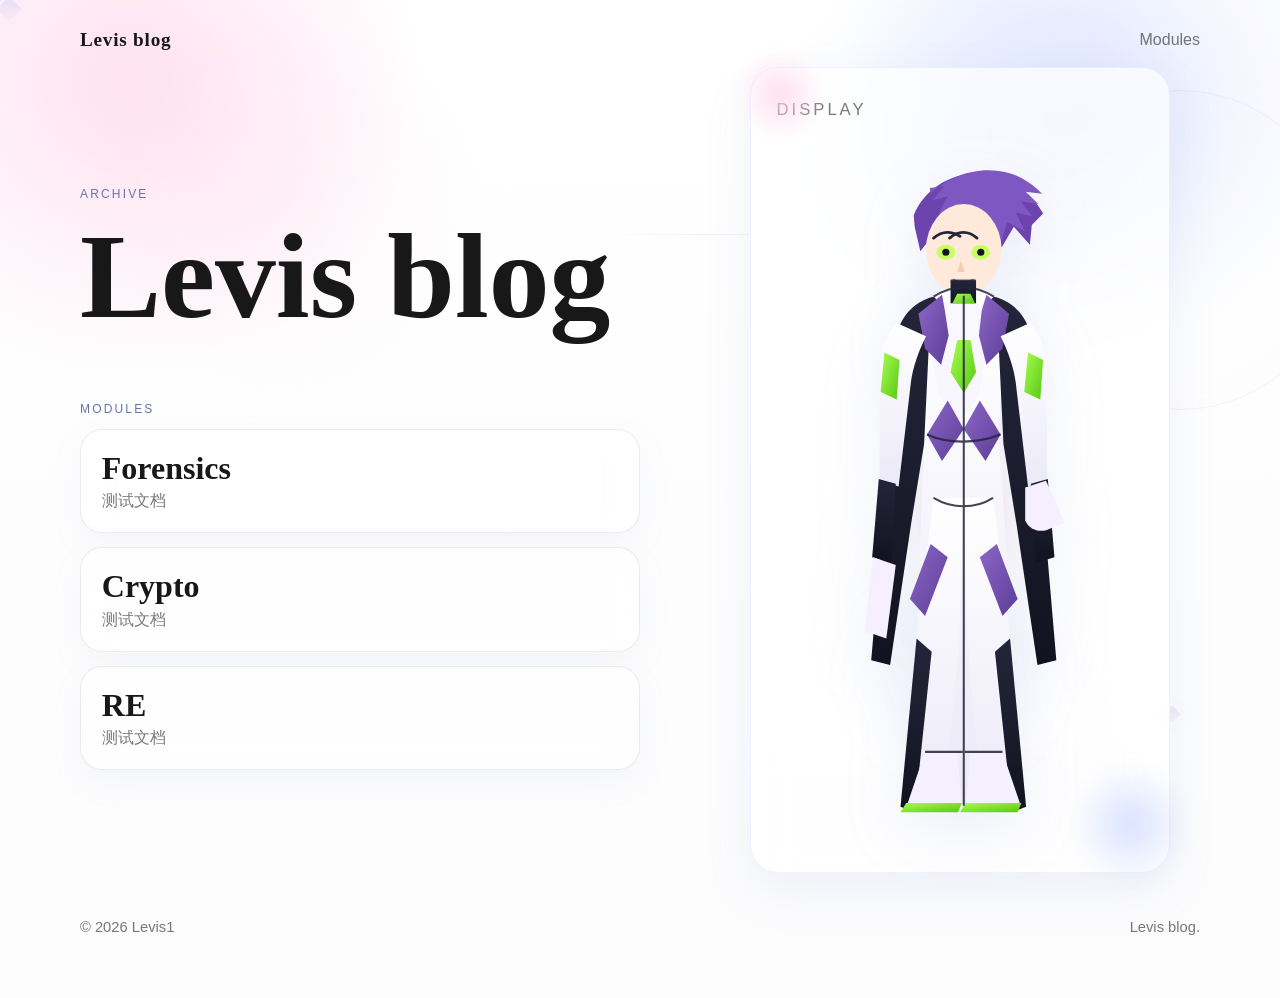
==== index.html @ 4a8e08c2 "Add module layout and character display" ====
<!DOCTYPE html>
<html lang="zh-CN">
<head>
  <meta charset="UTF-8">
  <meta name="viewport" content="width=device-width, initial-scale=1.0">
  <title>Levis blog</title>
  <meta name="description" content="Levis blog，按 Forensics、Crypto、RE 分类整理文章与记录。">
  <meta name="robots" content="index, follow">
  <meta name="author" content="Levis1">
  <meta name="theme-color" content="#fcfcfd">
  <meta property="og:type" content="website">
  <meta property="og:title" content="Levis blog">
  <meta property="og:description" content="Levis blog，按 Forensics、Crypto、RE 分类整理文章与记录。">
  <meta property="og:locale" content="zh_CN">
  <meta property="og:site_name" content="Levis blog">
  <meta property="og:url" content="https://koe662.github.io/blog/">
  <meta property="og:image" content="https://koe662.github.io/blog/assets/og-cover.svg">
  <meta name="twitter:card" content="summary_large_image">
  <meta name="twitter:title" content="Levis blog">
  <meta name="twitter:description" content="Levis blog，按 Forensics、Crypto、RE 分类整理文章与记录。">
  <meta name="twitter:image" content="https://koe662.github.io/blog/assets/og-cover.svg">
  <link rel="canonical" href="https://koe662.github.io/blog/">
  <link rel="alternate" type="application/rss+xml" title="Levis1 RSS" href="feed.xml">
  <link rel="manifest" href="site.webmanifest">
  <link rel="icon" type="image/svg+xml" href="assets/favicon.svg">
  <link rel="stylesheet" href="styles.css?v=20260512-1515">
  <script type="application/ld+json">
    {
      "@context": "https://schema.org",
      "@type": "Blog",
      "name": "Levis blog",
      "url": "https://koe662.github.io/blog/",
      "description": "Levis blog，按 Forensics、Crypto、RE 分类整理文章与记录。",
      "inLanguage": "zh-CN",
      "publisher": {
        "@type": "Person",
        "name": "Levis1"
      }
    }
  </script>
</head>
<body>
  <canvas class="particle-canvas" aria-hidden="true"></canvas>
  <div class="geo-layer" aria-hidden="true">
    <span class="geo-orbit orbit-a"></span>
    <span class="geo-orbit orbit-b"></span>
    <span class="geo-orbit orbit-c"></span>
    <span class="geo-diamond diamond-a"></span>
    <span class="geo-diamond diamond-b"></span>
    <span class="geo-diamond diamond-c"></span>
    <span class="geo-line line-a"></span>
    <span class="geo-line line-b"></span>
    <span class="geo-line line-c"></span>
    <span class="geo-grid grid-a"></span>
    <span class="geo-grid grid-b"></span>
    <span class="geo-hex hex-a"></span>
    <span class="geo-hex hex-b"></span>
  </div>

  <div class="site-shell">
    <header class="site-header reveal">
      <a class="brand" href="index.html">Levis blog</a>
      <button class="menu-toggle" type="button" aria-expanded="false" aria-controls="site-nav">
        菜单
      </button>
      <nav id="site-nav" class="site-nav">
        <a href="#modules">Modules</a>
      </nav>
    </header>

    <main class="home-layout">
      <section class="home-copy reveal">
        <p class="eyebrow">Archive</p>
        <h1>Levis blog</h1>

        <section id="modules" class="writing-block">
          <p class="eyebrow">Modules</p>
          <div class="module-list">
            <article class="module-item reveal">
              <a class="module-link" href="posts/test.html">
                <span class="module-name">Forensics</span>
                <span class="module-desc">测试文档</span>
              </a>
            </article>

            <article class="module-item reveal">
              <a class="module-link" href="posts/test.html">
                <span class="module-name">Crypto</span>
                <span class="module-desc">测试文档</span>
              </a>
            </article>

            <article class="module-item reveal">
              <a class="module-link" href="posts/test.html">
                <span class="module-name">RE</span>
                <span class="module-desc">测试文档</span>
              </a>
            </article>
          </div>
        </section>
      </section>

      <aside class="home-figure reveal">
        <div class="floating-card">
          <p class="floating-label">Display</p>
          <div class="character-shell">
            <div class="character-glow"></div>
            <svg class="character-figure" viewBox="0 0 360 760" aria-hidden="true">
              <defs>
                <linearGradient id="suitWhite" x1="0" y1="0" x2="0" y2="1">
                  <stop offset="0%" stop-color="#ffffff"/>
                  <stop offset="100%" stop-color="#ece9f8"/>
                </linearGradient>
                <linearGradient id="suitPurple" x1="0" y1="0" x2="1" y2="1">
                  <stop offset="0%" stop-color="#8d67c7"/>
                  <stop offset="100%" stop-color="#5c3d97"/>
                </linearGradient>
                <linearGradient id="suitDark" x1="0" y1="0" x2="0" y2="1">
                  <stop offset="0%" stop-color="#25253a"/>
                  <stop offset="100%" stop-color="#121320"/>
                </linearGradient>
                <linearGradient id="accentGreen" x1="0" y1="0" x2="1" y2="1">
                  <stop offset="0%" stop-color="#a6ff4f"/>
                  <stop offset="100%" stop-color="#58c614"/>
                </linearGradient>
              </defs>

              <g class="character-hair">
                <path d="M131 82c11-28 41-47 74-44 26 2 51 19 63 42l-12 12-2 21-17-19-13 22-17-22-12 20-18-19-13 21-12-14-14 18-6-26z" fill="#6d43ae"/>
                <path d="M149 59c18-18 47-28 72-24 17 2 32 10 46 24l-18-2 14 13-19-3 13 16-18-4 10 20-19-10-6 20-13-16-10 16-8-17-15 13 4-20-16 9 8-19-17 5 10-18-16 4 12-15-15 2z" fill="#7e57c2"/>
              </g>

              <g class="character-head">
                <ellipse cx="184" cy="118" rx="40" ry="48" fill="#ffe9da"/>
                <path d="M169 106c9-8 20-8 29 0" stroke="#25253a" stroke-width="3" fill="none" stroke-linecap="round"/>
                <path d="M152 106c8-7 18-8 28-2" stroke="#25253a" stroke-width="3" fill="none" stroke-linecap="round"/>
                <ellipse cx="165" cy="121" rx="10" ry="8" fill="#c7ff62"/>
                <ellipse cx="202" cy="121" rx="10" ry="8" fill="#c7ff62"/>
                <circle class="character-eye eye-left" cx="165" cy="121" r="3.8" fill="#15161f"/>
                <circle class="character-eye eye-right" cx="202" cy="121" r="3.8" fill="#15161f"/>
                <path d="M181 130l-4 12h8z" fill="#f3cdb6"/>
                <path d="M173 150c7 4 14 4 21 0" stroke="#9c6d76" stroke-width="2" fill="none" stroke-linecap="round"/>
              </g>

              <g class="character-body">
                <path d="M152 168c20-13 43-13 64 0l10 48-5 103 15 210-27 177h-50l-25-177 8-210-6-103z" fill="url(#suitWhite)"/>
                <path d="M152 168c-13 3-28 12-36 31l-11 95-5 95-14 164 20 5 22-148 14-86 5-104 14-44z" fill="url(#suitDark)"/>
                <path d="M216 168c13 3 28 12 36 31l11 95 5 95 14 164-20 5-22-148-14-86-5-104-14-44z" fill="url(#suitDark)"/>
                <path d="M160 173l-13 36 11 64 22 26 20-26 10-64-12-36z" fill="#f7f4ff" opacity="0.65"/>
                <path d="M161 166l-25 20 7 37 17 17 8-31-4-26z" fill="url(#suitPurple)"/>
                <path d="M208 166l24 20-7 37-17 17-8-31 3-26z" fill="url(#suitPurple)"/>
                <path d="M167 278l-22 36 16 28 23-34z" fill="url(#suitPurple)"/>
                <path d="M201 278l22 36-16 28-23-34z" fill="url(#suitPurple)"/>
                <path d="M177 214h14l6 34-13 22-14-22z" fill="url(#accentGreen)"/>
                <path d="M170 151h27v24h-27z" fill="url(#suitDark)"/>
                <path d="M177 165h14l5 10h-24z" fill="url(#accentGreen)"/>
              </g>

              <g class="character-arms">
                <path d="M113 196c-14 16-18 33-18 58v109l20 6 13-110c2-16 8-33 16-49z" fill="url(#suitWhite)"/>
                <path d="M254 196c14 16 18 33 18 58v109l-20 6-13-110c-2-16-8-33-16-49z" fill="url(#suitWhite)"/>
                <path d="M94 361l18 5-5 84-20-6z" fill="url(#suitDark)"/>
                <path d="M273 361l-18 5 5 84 20-6z" fill="url(#suitDark)"/>
                <path d="M88 444l24 8-10 78-23-8z" fill="#f5efff"/>
                <path d="M249 370l22-7 20 44-19 8c-9 3-19-1-23-10z" fill="#f5efff"/>
                <path d="M100 227l16 8-3 42-17-8z" fill="url(#accentGreen)"/>
                <path d="M252 227l16 8-3 42-17-8z" fill="url(#accentGreen)"/>
              </g>

              <g class="character-hips-legs">
                <path d="M152 381l-18 146-8 183h37l16-178 5-151z" fill="url(#suitWhite)"/>
                <path d="M215 381l18 146 8 183h-37l-16-178-5-151z" fill="url(#suitWhite)"/>
                <path d="M134 530l-17 178 15 6 18-170z" fill="url(#suitDark)"/>
                <path d="M233 530l17 178-15 6-18-170z" fill="url(#suitDark)"/>
                <path d="M149 430l-22 58 16 18 24-62z" fill="url(#suitPurple)"/>
                <path d="M219 430l22 58-16 18-24-62z" fill="url(#suitPurple)"/>
                <path d="M143 650h34l5 56h-58z" fill="#f5f0ff"/>
                <path d="M225 650h-34l-5 56h58z" fill="#f5f0ff"/>
                <path d="M123 704h59l-4 10h-61z" fill="url(#accentGreen)"/>
                <path d="M186 704h59l-4 10h-61z" fill="url(#accentGreen)"/>
              </g>

              <g class="character-lines" stroke="#25253a" stroke-width="2.2" fill="none" opacity="0.86">
                <path d="M152 168c20-13 43-13 64 0"/>
                <path d="M170 151h27"/>
                <path d="M184 167v540"/>
                <path d="M145 314c22 10 52 10 78 0"/>
                <path d="M152 381c20 12 44 12 63 0"/>
                <path d="M143 650h40"/>
                <path d="M185 650h40"/>
              </g>
            </svg>
          </div>
        </div>
      </aside>
    </main>

    <footer class="site-footer reveal">
      <p>© <span id="current-year"></span> Levis1</p>
      <p>Levis blog.</p>
    </footer>
  </div>

  <script src="script.js?v=20260512-1515"></script>
</body>
</html>
---- styles.css ----
:root {
  --bg: #fcfcfd;
  --bg-soft: #f6f7fb;
  --surface: rgba(255, 255, 255, 0.78);
  --surface-strong: rgba(255, 255, 255, 0.94);
  --text: #181818;
  --muted: rgba(24, 24, 24, 0.58);
  --line: rgba(24, 24, 24, 0.08);
  --line-strong: rgba(24, 24, 24, 0.16);
  --accent: #8aa5ff;
  --accent-soft: #ffd8ea;
  --shadow: 0 18px 48px rgba(140, 156, 196, 0.12);
  --content-width: 1120px;
  --reading-width: 760px;
  --sans: "Segoe UI Variable", "Aptos", sans-serif;
  --serif: "Iowan Old Style", "Palatino Linotype", "Book Antiqua", Palatino, serif;
}

* {
  box-sizing: border-box;
}

html {
  scroll-behavior: smooth;
}

body {
  margin: 0;
  color: var(--text);
  font-family: var(--sans);
  background:
    radial-gradient(circle at 10% 8%, rgba(255, 216, 234, 0.75), transparent 20%),
    radial-gradient(circle at 85% 10%, rgba(138, 165, 255, 0.22), transparent 18%),
    linear-gradient(180deg, #ffffff 0%, var(--bg) 100%);
  overflow-x: hidden;
}

body::before {
  position: fixed;
  inset: 0;
  z-index: -2;
  background:
    radial-gradient(circle at 22% 22%, rgba(255, 216, 234, 0.18), transparent 16%),
    radial-gradient(circle at 78% 16%, rgba(138, 165, 255, 0.12), transparent 18%);
  animation: drift 20s ease-in-out infinite alternate;
  content: "";
}

.geo-layer {
  position: fixed;
  inset: 0;
  z-index: -1;
  overflow: hidden;
  pointer-events: none;
}

.geo-orbit,
.geo-diamond,
.geo-line {
  position: absolute;
  opacity: 0.8;
}

.geo-orbit {
  border: 1px solid rgba(138, 165, 255, 0.16);
  border-radius: 999px;
  box-shadow: inset 0 0 40px rgba(255, 216, 234, 0.08);
  animation: orbitFloat 14s ease-in-out infinite alternate;
}

.orbit-a {
  top: 10%;
  right: -60px;
  width: 320px;
  height: 320px;
}

.orbit-b {
  bottom: 12%;
  right: 14%;
  width: 160px;
  height: 160px;
  animation-duration: 11s;
}

.geo-diamond {
  width: 18px;
  height: 18px;
  background: linear-gradient(135deg, rgba(138, 165, 255, 0.28), rgba(255, 216, 234, 0.32));
  transform: rotate(45deg);
  box-shadow: 0 0 24px rgba(138, 165, 255, 0.12);
  animation: sparkleDrift 10s ease-in-out infinite alternate;
}

.diamond-a {
  top: 24%;
  right: 22%;
}

.diamond-b {
  bottom: 20%;
  right: 8%;
  width: 12px;
  height: 12px;
  animation-duration: 7s;
}

.geo-line {
  height: 1px;
  background: linear-gradient(90deg, transparent, rgba(138, 165, 255, 0.22), transparent);
  animation: lineShift 12s ease-in-out infinite alternate;
}

.line-a {
  top: 26%;
  left: 48%;
  width: 180px;
}

.line-b {
  bottom: 24%;
  left: 58%;
  width: 120px;
  animation-duration: 8s;
}

a {
  color: inherit;
  text-decoration: none;
}

.particle-canvas {
  position: fixed;
  inset: 0;
  pointer-events: none;
}

.particle-canvas {
  z-index: 18;
}

.site-shell {
  width: min(calc(100% - 2rem), var(--content-width));
  margin: 0 auto;
  padding: 1rem 0 3rem;
}

.site-header,
.site-footer {
  position: relative;
  z-index: 2;
}

.site-header {
  display: flex;
  align-items: center;
  justify-content: space-between;
  gap: 1rem;
  padding: 0.8rem 0 1rem;
}

.brand {
  font-family: var(--serif);
  font-size: 1.2rem;
  font-weight: 700;
  letter-spacing: 0.04em;
}

.site-nav {
  display: flex;
  gap: 1.2rem;
  color: var(--muted);
}

.site-nav a {
  transition: color 180ms ease;
}

.site-nav a:hover,
.site-nav a:focus-visible {
  color: #566ec8;
}

.menu-toggle {
  display: none;
  padding: 0.5rem 0.9rem;
  border: 1px solid var(--line);
  border-radius: 999px;
  color: var(--text);
  background: rgba(255, 255, 255, 0.74);
  font: inherit;
}

.home-layout {
  position: relative;
  z-index: 2;
  display: grid;
  grid-template-columns: minmax(0, 1.05fr) minmax(300px, 0.85fr);
  gap: 3rem;
  min-height: calc(100vh - 160px);
  align-items: center;
}

.home-copy {
  padding: 4.2rem 0 3rem;
}

.eyebrow,
.post-meta,
.article-meta,
.floating-label {
  margin: 0 0 0.8rem;
  color: #6874a8;
  text-transform: uppercase;
  letter-spacing: 0.18em;
  font-size: 0.75rem;
}

.home-copy h1,
.floating-card h2,
.article-shell h1,
.article-shell h2,
.module-name {
  margin: 0;
  font-family: var(--serif);
  font-weight: 700;
}

.home-copy h1 {
  max-width: none;
  font-size: clamp(4rem, 10vw, 7.6rem);
  line-height: 1.02;
}

.hero-text,
.floating-card p,
.article-shell p,
.article-shell li {
  color: var(--muted);
  line-height: 1.9;
  font-size: 1.04rem;
}

.button {
  display: inline-flex;
  align-items: center;
  justify-content: center;
  min-height: 46px;
  padding: 0.8rem 1.15rem;
  border: 1px solid var(--line);
  border-radius: 999px;
  background: rgba(255, 255, 255, 0.82);
  box-shadow: 0 10px 28px rgba(120, 138, 186, 0.08);
  transition:
    transform 220ms ease,
    background 220ms ease,
    border-color 220ms ease;
}

.button:hover,
.button:focus-visible {
  transform: translateY(-2px);
  border-color: var(--line-strong);
}

.button-primary {
  background: linear-gradient(135deg, #8aa5ff, #ffd0df);
  color: #1f2440;
  border-color: transparent;
}

.button-secondary {
  color: var(--text);
}

.writing-block {
  margin-top: 4rem;
  max-width: 560px;
}

.module-list {
  display: grid;
  gap: 0.9rem;
}

.module-item {
  position: relative;
  border: 1px solid rgba(24, 24, 24, 0.08);
  border-radius: 22px;
  background: rgba(255, 255, 255, 0.62);
  backdrop-filter: blur(14px);
  box-shadow: 0 12px 32px rgba(140, 156, 196, 0.08);
  transition:
    border-color 220ms ease,
    transform 220ms ease,
    box-shadow 220ms ease;
}

.module-item:hover,
.module-item:focus-within {
  border-color: rgba(138, 165, 255, 0.34);
  transform: translateY(-3px);
  box-shadow: 0 18px 38px rgba(140, 156, 196, 0.12);
}

.module-link {
  position: relative;
  display: grid;
  gap: 0.3rem;
  padding: 1.25rem 1.3rem;
}

.module-name {
  font-family: var(--serif);
  font-size: clamp(1.55rem, 3vw, 2rem);
  line-height: 1.14;
}

.module-desc {
  color: var(--muted);
  font-size: 0.98rem;
}

.home-figure {
  position: relative;
  display: flex;
  justify-content: center;
  align-items: center;
  min-height: 540px;
}

.floating-card {
  position: relative;
  width: min(100%, 420px);
  padding: 1.6rem 1.6rem 1rem;
  border: 1px solid rgba(138, 165, 255, 0.14);
  border-radius: 28px;
  background: rgba(255, 255, 255, 0.72);
  backdrop-filter: blur(18px);
  box-shadow: var(--shadow);
  transform-style: preserve-3d;
}

.floating-card::before {
  position: absolute;
  inset: -16px auto auto -14px;
  width: 86px;
  height: 86px;
  border-radius: 999px;
  background: radial-gradient(circle, rgba(255, 216, 234, 0.88), transparent 72%);
  filter: blur(8px);
  content: "";
}

.floating-card::after {
  position: absolute;
  right: -22px;
  bottom: -12px;
  width: 120px;
  height: 120px;
  border-radius: 999px;
  background: radial-gradient(circle, rgba(138, 165, 255, 0.34), transparent 70%);
  filter: blur(10px);
  content: "";
}

.floating-card h2 {
  position: relative;
  font-size: clamp(2rem, 4vw, 2.8rem);
  line-height: 1.1;
}

.character-shell {
  position: relative;
  display: grid;
  place-items: center;
  min-height: 560px;
  margin: 0.4rem 0 0;
}

.character-glow {
  position: absolute;
  width: 280px;
  height: 520px;
  background:
    radial-gradient(circle at 50% 22%, rgba(138, 165, 255, 0.14), transparent 22%),
    radial-gradient(circle at 52% 54%, rgba(255, 130, 196, 0.18), transparent 20%),
    radial-gradient(circle at 48% 84%, rgba(138, 165, 255, 0.12), transparent 24%);
  filter: blur(18px);
  animation: pulseHalo 4.2s ease-in-out infinite;
}

.character-figure {
  width: min(100%, 340px);
  height: auto;
  filter: drop-shadow(0 18px 30px rgba(120, 138, 186, 0.12));
}

.floating-list {
  position: relative;
  margin: 1.4rem 0 0;
  padding-left: 1.1rem;
  color: var(--muted);
  line-height: 1.9;
}

.site-footer {
  display: flex;
  justify-content: space-between;
  gap: 1rem;
  padding-top: 2rem;
  color: var(--muted);
  font-size: 0.92rem;
}

.article-page {
  background:
    radial-gradient(circle at 10% 8%, rgba(255, 216, 234, 0.72), transparent 18%),
    radial-gradient(circle at 85% 10%, rgba(138, 165, 255, 0.18), transparent 16%),
    linear-gradient(180deg, #ffffff 0%, var(--bg) 100%);
}

.article-page .site-shell {
  width: min(calc(100% - 1.4rem), calc(var(--reading-width) + 2rem));
}

.article-shell {
  position: relative;
  z-index: 2;
  padding: 3rem 0 0;
}

.article-shell h1 {
  font-size: clamp(2.8rem, 7vw, 5rem);
  line-height: 1.05;
  margin-bottom: 1.2rem;
}

.article-shell h2 {
  margin-top: 2.6rem;
  font-size: clamp(1.6rem, 4vw, 2.1rem);
}

.article-shell ul {
  padding-left: 1.2rem;
}

.back-link {
  display: inline-flex;
  margin-bottom: 1rem;
  color: #6170a8;
}

.reveal {
  opacity: 0;
  transform: translateY(18px);
  transition:
    opacity 700ms cubic-bezier(0.22, 1, 0.36, 1),
    transform 700ms cubic-bezier(0.22, 1, 0.36, 1);
}

.reveal.is-visible {
  opacity: 1;
  transform: translateY(0);
}

.parallax,
.float-reactive {
  will-change: transform;
}

@keyframes drift {
  0% {
    transform: translate3d(0, 0, 0) scale(1);
  }

  100% {
    transform: translate3d(0, -18px, 0) scale(1.02);
  }
}

@keyframes orbitFloat {
  0% {
    transform: translate3d(0, 0, 0) rotate(0deg);
  }

  100% {
    transform: translate3d(12px, -18px, 0) rotate(14deg);
  }
}

@keyframes sparkleDrift {
  0% {
    transform: translate3d(0, 0, 0) rotate(45deg) scale(1);
  }

  100% {
    transform: translate3d(10px, -12px, 0) rotate(65deg) scale(1.14);
  }
}

@keyframes lineShift {
  0% {
    transform: translate3d(0, 0, 0);
    opacity: 0.45;
  }

  100% {
    transform: translate3d(18px, -10px, 0);
    opacity: 0.9;
  }
}

@keyframes pulseHalo {
  0% {
    transform: scale(0.96);
    opacity: 0.65;
  }

  100% {
    transform: scale(1.06);
    opacity: 1;
  }
}

@media (prefers-reduced-motion: reduce) {
  html {
    scroll-behavior: auto;
  }

  body::before,
  .geo-layer,
  .particle-canvas,
  .reveal,
  .module-item,
  .parallax,
  .float-reactive {
    animation: none !important;
    transition: none !important;
    transform: none !important;
  }
}

@media (max-width: 900px) {
  .home-layout {
    grid-template-columns: 1fr;
    gap: 2rem;
    min-height: auto;
  }

  .home-copy {
    padding: 3rem 0 1rem;
  }

  .home-copy h1 {
    max-width: none;
  }

  .home-figure {
    min-height: auto;
  }
}

@media (max-width: 720px) {
  .site-shell {
    width: min(calc(100% - 1rem), var(--content-width));
  }

  .site-header {
    position: relative;
  }

  .menu-toggle {
    display: inline-flex;
  }

  .site-nav {
    position: absolute;
    top: calc(100% + 0.35rem);
    right: 0;
    display: none;
    flex-direction: column;
    min-width: 180px;
    padding: 0.7rem;
    border: 1px solid var(--line);
    background: rgba(255, 255, 255, 0.92);
    box-shadow: var(--shadow);
  }

  .site-nav.is-open {
    display: flex;
  }

  .particle-canvas,
  .geo-layer {
    display: none;
  }

  .site-footer {
    flex-direction: column;
  }
}
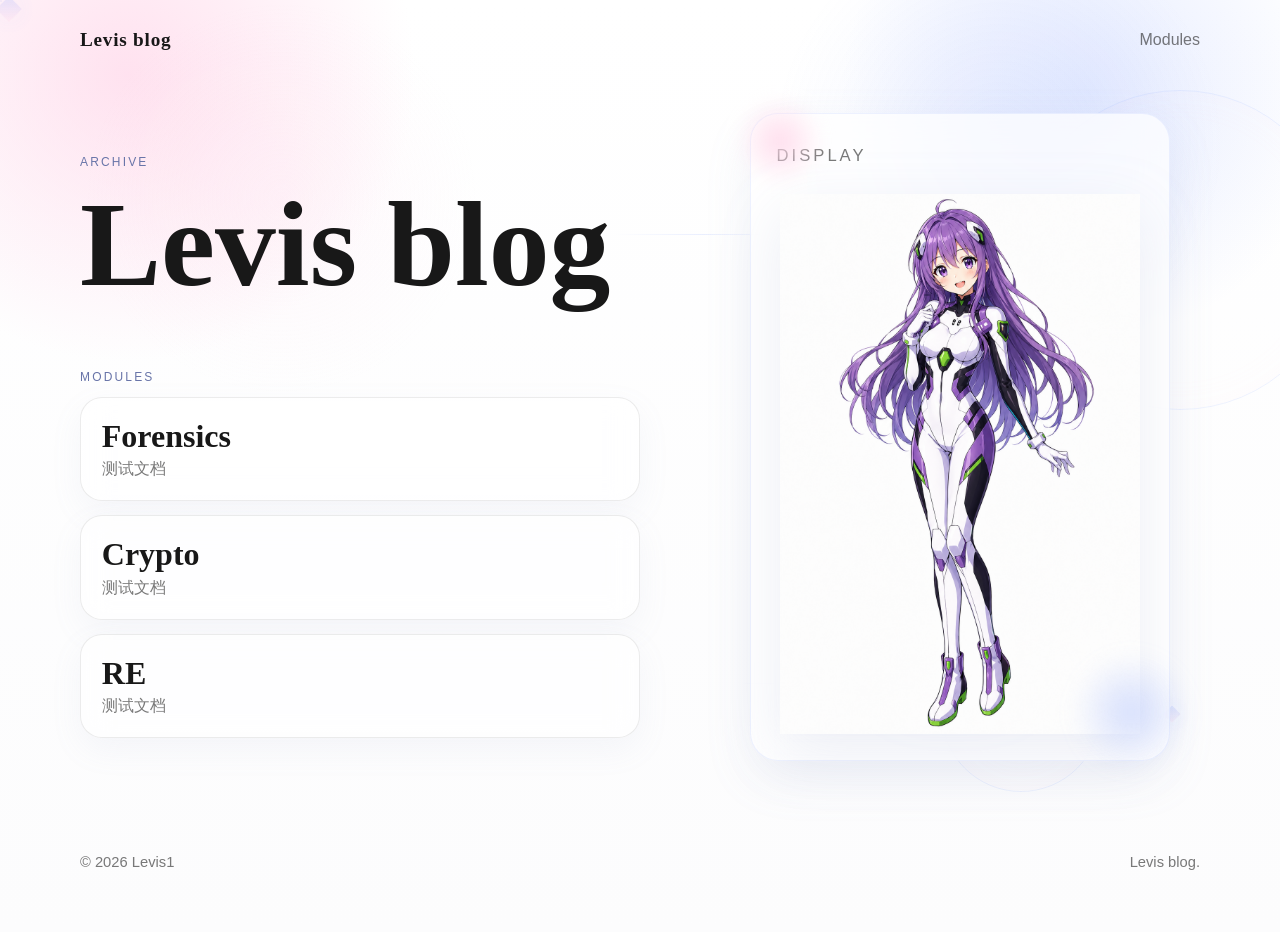
==== commit fadc218a: "Use original character artwork" ====
--- a/index.html
+++ b/index.html
@@ -105,91 +105,15 @@
           <p class="floating-label">Display</p>
           <div class="character-shell">
             <div class="character-glow"></div>
-            <svg class="character-figure" viewBox="0 0 360 760" aria-hidden="true">
-              <defs>
-                <linearGradient id="suitWhite" x1="0" y1="0" x2="0" y2="1">
-                  <stop offset="0%" stop-color="#ffffff"/>
-                  <stop offset="100%" stop-color="#ece9f8"/>
-                </linearGradient>
-                <linearGradient id="suitPurple" x1="0" y1="0" x2="1" y2="1">
-                  <stop offset="0%" stop-color="#8d67c7"/>
-                  <stop offset="100%" stop-color="#5c3d97"/>
-                </linearGradient>
-                <linearGradient id="suitDark" x1="0" y1="0" x2="0" y2="1">
-                  <stop offset="0%" stop-color="#25253a"/>
-                  <stop offset="100%" stop-color="#121320"/>
-                </linearGradient>
-                <linearGradient id="accentGreen" x1="0" y1="0" x2="1" y2="1">
-                  <stop offset="0%" stop-color="#a6ff4f"/>
-                  <stop offset="100%" stop-color="#58c614"/>
-                </linearGradient>
-              </defs>
-
-              <g class="character-hair">
-                <path d="M131 82c11-28 41-47 74-44 26 2 51 19 63 42l-12 12-2 21-17-19-13 22-17-22-12 20-18-19-13 21-12-14-14 18-6-26z" fill="#6d43ae"/>
-                <path d="M149 59c18-18 47-28 72-24 17 2 32 10 46 24l-18-2 14 13-19-3 13 16-18-4 10 20-19-10-6 20-13-16-10 16-8-17-15 13 4-20-16 9 8-19-17 5 10-18-16 4 12-15-15 2z" fill="#7e57c2"/>
-              </g>
-
-              <g class="character-head">
-                <ellipse cx="184" cy="118" rx="40" ry="48" fill="#ffe9da"/>
-                <path d="M169 106c9-8 20-8 29 0" stroke="#25253a" stroke-width="3" fill="none" stroke-linecap="round"/>
-                <path d="M152 106c8-7 18-8 28-2" stroke="#25253a" stroke-width="3" fill="none" stroke-linecap="round"/>
-                <ellipse cx="165" cy="121" rx="10" ry="8" fill="#c7ff62"/>
-                <ellipse cx="202" cy="121" rx="10" ry="8" fill="#c7ff62"/>
-                <circle class="character-eye eye-left" cx="165" cy="121" r="3.8" fill="#15161f"/>
-                <circle class="character-eye eye-right" cx="202" cy="121" r="3.8" fill="#15161f"/>
-                <path d="M181 130l-4 12h8z" fill="#f3cdb6"/>
-                <path d="M173 150c7 4 14 4 21 0" stroke="#9c6d76" stroke-width="2" fill="none" stroke-linecap="round"/>
-              </g>
-
-              <g class="character-body">
-                <path d="M152 168c20-13 43-13 64 0l10 48-5 103 15 210-27 177h-50l-25-177 8-210-6-103z" fill="url(#suitWhite)"/>
-                <path d="M152 168c-13 3-28 12-36 31l-11 95-5 95-14 164 20 5 22-148 14-86 5-104 14-44z" fill="url(#suitDark)"/>
-                <path d="M216 168c13 3 28 12 36 31l11 95 5 95 14 164-20 5-22-148-14-86-5-104-14-44z" fill="url(#suitDark)"/>
-                <path d="M160 173l-13 36 11 64 22 26 20-26 10-64-12-36z" fill="#f7f4ff" opacity="0.65"/>
-                <path d="M161 166l-25 20 7 37 17 17 8-31-4-26z" fill="url(#suitPurple)"/>
-                <path d="M208 166l24 20-7 37-17 17-8-31 3-26z" fill="url(#suitPurple)"/>
-                <path d="M167 278l-22 36 16 28 23-34z" fill="url(#suitPurple)"/>
-                <path d="M201 278l22 36-16 28-23-34z" fill="url(#suitPurple)"/>
-                <path d="M177 214h14l6 34-13 22-14-22z" fill="url(#accentGreen)"/>
-                <path d="M170 151h27v24h-27z" fill="url(#suitDark)"/>
-                <path d="M177 165h14l5 10h-24z" fill="url(#accentGreen)"/>
-              </g>
-
-              <g class="character-arms">
-                <path d="M113 196c-14 16-18 33-18 58v109l20 6 13-110c2-16 8-33 16-49z" fill="url(#suitWhite)"/>
-                <path d="M254 196c14 16 18 33 18 58v109l-20 6-13-110c-2-16-8-33-16-49z" fill="url(#suitWhite)"/>
-                <path d="M94 361l18 5-5 84-20-6z" fill="url(#suitDark)"/>
-                <path d="M273 361l-18 5 5 84 20-6z" fill="url(#suitDark)"/>
-                <path d="M88 444l24 8-10 78-23-8z" fill="#f5efff"/>
-                <path d="M249 370l22-7 20 44-19 8c-9 3-19-1-23-10z" fill="#f5efff"/>
-                <path d="M100 227l16 8-3 42-17-8z" fill="url(#accentGreen)"/>
-                <path d="M252 227l16 8-3 42-17-8z" fill="url(#accentGreen)"/>
-              </g>
-
-              <g class="character-hips-legs">
-                <path d="M152 381l-18 146-8 183h37l16-178 5-151z" fill="url(#suitWhite)"/>
-                <path d="M215 381l18 146 8 183h-37l-16-178-5-151z" fill="url(#suitWhite)"/>
-                <path d="M134 530l-17 178 15 6 18-170z" fill="url(#suitDark)"/>
-                <path d="M233 530l17 178-15 6-18-170z" fill="url(#suitDark)"/>
-                <path d="M149 430l-22 58 16 18 24-62z" fill="url(#suitPurple)"/>
-                <path d="M219 430l22 58-16 18-24-62z" fill="url(#suitPurple)"/>
-                <path d="M143 650h34l5 56h-58z" fill="#f5f0ff"/>
-                <path d="M225 650h-34l-5 56h58z" fill="#f5f0ff"/>
-                <path d="M123 704h59l-4 10h-61z" fill="url(#accentGreen)"/>
-                <path d="M186 704h59l-4 10h-61z" fill="url(#accentGreen)"/>
-              </g>
-
-              <g class="character-lines" stroke="#25253a" stroke-width="2.2" fill="none" opacity="0.86">
-                <path d="M152 168c20-13 43-13 64 0"/>
-                <path d="M170 151h27"/>
-                <path d="M184 167v540"/>
-                <path d="M145 314c22 10 52 10 78 0"/>
-                <path d="M152 381c20 12 44 12 63 0"/>
-                <path d="M143 650h40"/>
-                <path d="M185 650h40"/>
-              </g>
-            </svg>
+            <div class="character-portrait">
+              <img class="character-image" src="assets/character.png" alt="Levis1 original character illustration">
+              <div class="character-eye-overlay eye-left">
+                <span class="character-eye-dot"></span>
+              </div>
+              <div class="character-eye-overlay eye-right">
+                <span class="character-eye-dot"></span>
+              </div>
+            </div>
           </div>
         </div>
       </aside>
--- a/styles.css
+++ b/styles.css
@@ -396,6 +396,53 @@
   filter: drop-shadow(0 18px 30px rgba(120, 138, 186, 0.12));
 }
 
+.character-portrait {
+  position: relative;
+  width: min(100%, 360px);
+}
+
+.character-image {
+  display: block;
+  width: 100%;
+  height: auto;
+  filter: drop-shadow(0 18px 30px rgba(120, 138, 186, 0.14));
+}
+
+.character-eye-overlay {
+  position: absolute;
+  width: 22px;
+  height: 22px;
+  border-radius: 999px;
+  overflow: hidden;
+  pointer-events: none;
+}
+
+.character-eye-overlay.eye-left {
+  top: 90px;
+  left: 136px;
+}
+
+.character-eye-overlay.eye-right {
+  top: 92px;
+  left: 197px;
+}
+
+.character-eye-dot {
+  position: absolute;
+  top: 50%;
+  left: 50%;
+  width: 7px;
+  height: 7px;
+  border-radius: 999px;
+  background: rgba(44, 32, 77, 0.82);
+  transform: translate(-50%, -50%);
+  transition: transform 70ms linear;
+}
+
+.character-eye-overlay.is-blinking .character-eye-dot {
+  transform: translate(-50%, -50%) scaleY(0.18);
+}
+
 .floating-list {
   position: relative;
   margin: 1.4rem 0 0;
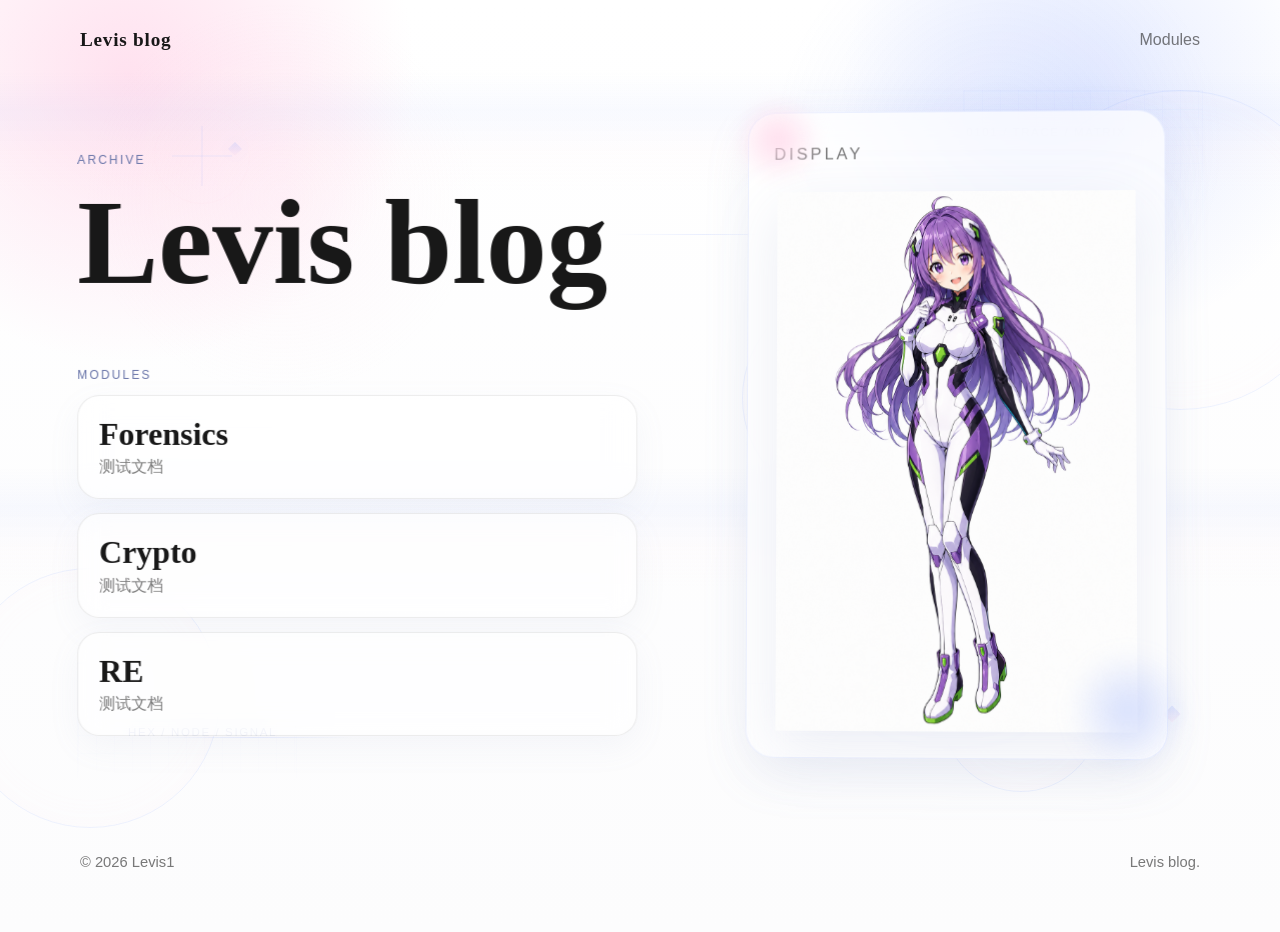
==== commit de47e629: "Intensify geometric background" ====
--- a/index.html
+++ b/index.html
@@ -23,7 +23,7 @@
   <link rel="alternate" type="application/rss+xml" title="Levis1 RSS" href="feed.xml">
   <link rel="manifest" href="site.webmanifest">
   <link rel="icon" type="image/svg+xml" href="assets/favicon.svg">
-  <link rel="stylesheet" href="styles.css?v=20260512-1515">
+  <link rel="stylesheet" href="styles.css?v=20260512-1600">
   <script type="application/ld+json">
     {
       "@context": "https://schema.org",
@@ -42,19 +42,31 @@
 <body>
   <canvas class="particle-canvas" aria-hidden="true"></canvas>
   <div class="geo-layer" aria-hidden="true">
+    <span class="geo-scan scan-a"></span>
+    <span class="geo-scan scan-b"></span>
     <span class="geo-orbit orbit-a"></span>
     <span class="geo-orbit orbit-b"></span>
     <span class="geo-orbit orbit-c"></span>
+    <span class="geo-orbit orbit-d"></span>
     <span class="geo-diamond diamond-a"></span>
     <span class="geo-diamond diamond-b"></span>
     <span class="geo-diamond diamond-c"></span>
     <span class="geo-line line-a"></span>
     <span class="geo-line line-b"></span>
     <span class="geo-line line-c"></span>
+    <span class="geo-line line-d"></span>
+    <span class="geo-line line-e"></span>
     <span class="geo-grid grid-a"></span>
     <span class="geo-grid grid-b"></span>
+    <span class="geo-grid grid-c"></span>
     <span class="geo-hex hex-a"></span>
     <span class="geo-hex hex-b"></span>
+    <span class="geo-hex hex-c"></span>
+    <span class="geo-target target-a"></span>
+    <span class="geo-target target-b"></span>
+    <span class="geo-code code-a">0101 / TRACE / MATRIX</span>
+    <span class="geo-code code-b">HEX / NODE / SIGNAL</span>
+    <span class="geo-code code-c">RENDER / FLOW / 01</span>
   </div>
 
   <div class="site-shell">
@@ -125,6 +137,6 @@
     </footer>
   </div>
 
-  <script src="script.js?v=20260512-1515"></script>
+  <script src="script.js?v=20260512-1600"></script>
 </body>
 </html>
--- a/styles.css
+++ b/styles.css
@@ -54,11 +54,34 @@
   pointer-events: none;
 }
 
+.geo-scan,
 .geo-orbit,
 .geo-diamond,
-.geo-line {
+.geo-line,
+.geo-grid,
+.geo-hex,
+.geo-target,
+.geo-code {
   position: absolute;
   opacity: 0.8;
+}
+
+.geo-scan {
+  left: 0;
+  width: 100%;
+  height: 120px;
+  background: linear-gradient(180deg, transparent, rgba(138, 165, 255, 0.07), rgba(255, 216, 234, 0.05), transparent);
+  animation: scanSweep 12s linear infinite;
+}
+
+.scan-a {
+  top: 8%;
+}
+
+.scan-b {
+  top: 52%;
+  animation-duration: 15s;
+  animation-delay: -4s;
 }
 
 .geo-orbit {
@@ -81,6 +104,22 @@
   width: 160px;
   height: 160px;
   animation-duration: 11s;
+}
+
+.orbit-c {
+  top: 32%;
+  left: 58%;
+  width: 220px;
+  height: 220px;
+  animation-duration: 18s;
+}
+
+.orbit-d {
+  bottom: 8%;
+  left: -40px;
+  width: 260px;
+  height: 260px;
+  animation-duration: 16s;
 }
 
 .geo-diamond {
@@ -105,6 +144,14 @@
   animation-duration: 7s;
 }
 
+.diamond-c {
+  top: 16%;
+  left: 18%;
+  width: 10px;
+  height: 10px;
+  animation-duration: 8s;
+}
+
 .geo-line {
   height: 1px;
   background: linear-gradient(90deg, transparent, rgba(138, 165, 255, 0.22), transparent);
@@ -121,6 +168,155 @@
   bottom: 24%;
   left: 58%;
   width: 120px;
+  animation-duration: 8s;
+}
+
+.line-c {
+  top: 18%;
+  right: 12%;
+  width: 220px;
+  animation-duration: 9s;
+}
+
+.line-d {
+  bottom: 18%;
+  left: 12%;
+  width: 200px;
+  animation-duration: 10s;
+}
+
+.line-e {
+  top: 48%;
+  left: 6%;
+  width: 160px;
+  animation-duration: 13s;
+}
+
+.geo-grid {
+  border: 1px solid rgba(138, 165, 255, 0.08);
+  background-image:
+    linear-gradient(rgba(138, 165, 255, 0.05) 1px, transparent 1px),
+    linear-gradient(90deg, rgba(138, 165, 255, 0.05) 1px, transparent 1px);
+  background-size: 18px 18px;
+  mask-image: linear-gradient(180deg, rgba(0, 0, 0, 0.72), transparent);
+  animation: gridShift 14s ease-in-out infinite alternate;
+}
+
+.grid-a {
+  top: 10%;
+  right: 6%;
+  width: 240px;
+  height: 140px;
+}
+
+.grid-b {
+  bottom: 12%;
+  left: 6%;
+  width: 220px;
+  height: 130px;
+  animation-duration: 16s;
+}
+
+.grid-c {
+  top: 38%;
+  left: 62%;
+  width: 180px;
+  height: 100px;
+  animation-duration: 12s;
+}
+
+.geo-hex {
+  width: 84px;
+  height: 72px;
+  border: 1px solid rgba(138, 165, 255, 0.12);
+  clip-path: polygon(25% 6%, 75% 6%, 100% 50%, 75% 94%, 25% 94%, 0% 50%);
+  animation: hexPulse 9s ease-in-out infinite alternate;
+}
+
+.hex-a {
+  top: 20%;
+  right: 18%;
+}
+
+.hex-b {
+  bottom: 16%;
+  left: 18%;
+  width: 66px;
+  height: 58px;
+  animation-duration: 11s;
+}
+
+.hex-c {
+  top: 54%;
+  right: 8%;
+  width: 52px;
+  height: 46px;
+  animation-duration: 8s;
+}
+
+.geo-target {
+  width: 96px;
+  height: 96px;
+  border-radius: 999px;
+  border: 1px solid rgba(255, 216, 234, 0.14);
+  animation: targetPulse 7s ease-in-out infinite;
+}
+
+.geo-target::before,
+.geo-target::after {
+  position: absolute;
+  inset: 50%;
+  background: rgba(138, 165, 255, 0.18);
+  content: "";
+}
+
+.geo-target::before {
+  width: 60px;
+  height: 1px;
+  transform: translate(-50%, -50%);
+}
+
+.geo-target::after {
+  width: 1px;
+  height: 60px;
+  transform: translate(-50%, -50%);
+}
+
+.target-a {
+  top: 12%;
+  left: 12%;
+}
+
+.target-b {
+  bottom: 20%;
+  right: 12%;
+  width: 72px;
+  height: 72px;
+}
+
+.geo-code {
+  color: rgba(87, 107, 185, 0.52);
+  font-size: 0.72rem;
+  letter-spacing: 0.14em;
+  white-space: nowrap;
+  text-transform: uppercase;
+  animation: codeBlink 9s ease-in-out infinite alternate;
+}
+
+.code-a {
+  top: 14%;
+  right: 12%;
+}
+
+.code-b {
+  bottom: 18%;
+  left: 10%;
+  animation-duration: 7s;
+}
+
+.code-c {
+  top: 58%;
+  right: 16%;
   animation-duration: 8s;
 }
 
@@ -570,6 +766,70 @@
   }
 }
 
+@keyframes scanSweep {
+  0% {
+    transform: translate3d(0, -120px, 0);
+    opacity: 0;
+  }
+
+  20% {
+    opacity: 1;
+  }
+
+  100% {
+    transform: translate3d(0, 82vh, 0);
+    opacity: 0;
+  }
+}
+
+@keyframes gridShift {
+  0% {
+    transform: translate3d(0, 0, 0);
+    opacity: 0.32;
+  }
+
+  100% {
+    transform: translate3d(10px, -8px, 0);
+    opacity: 0.66;
+  }
+}
+
+@keyframes hexPulse {
+  0% {
+    transform: scale(1);
+    opacity: 0.34;
+  }
+
+  100% {
+    transform: scale(1.08);
+    opacity: 0.82;
+  }
+}
+
+@keyframes targetPulse {
+  0% {
+    transform: scale(0.92);
+    opacity: 0.34;
+  }
+
+  100% {
+    transform: scale(1.08);
+    opacity: 0.86;
+  }
+}
+
+@keyframes codeBlink {
+  0% {
+    opacity: 0.24;
+    transform: translate3d(0, 0, 0);
+  }
+
+  100% {
+    opacity: 0.68;
+    transform: translate3d(6px, -4px, 0);
+  }
+}
+
 @media (prefers-reduced-motion: reduce) {
   html {
     scroll-behavior: auto;
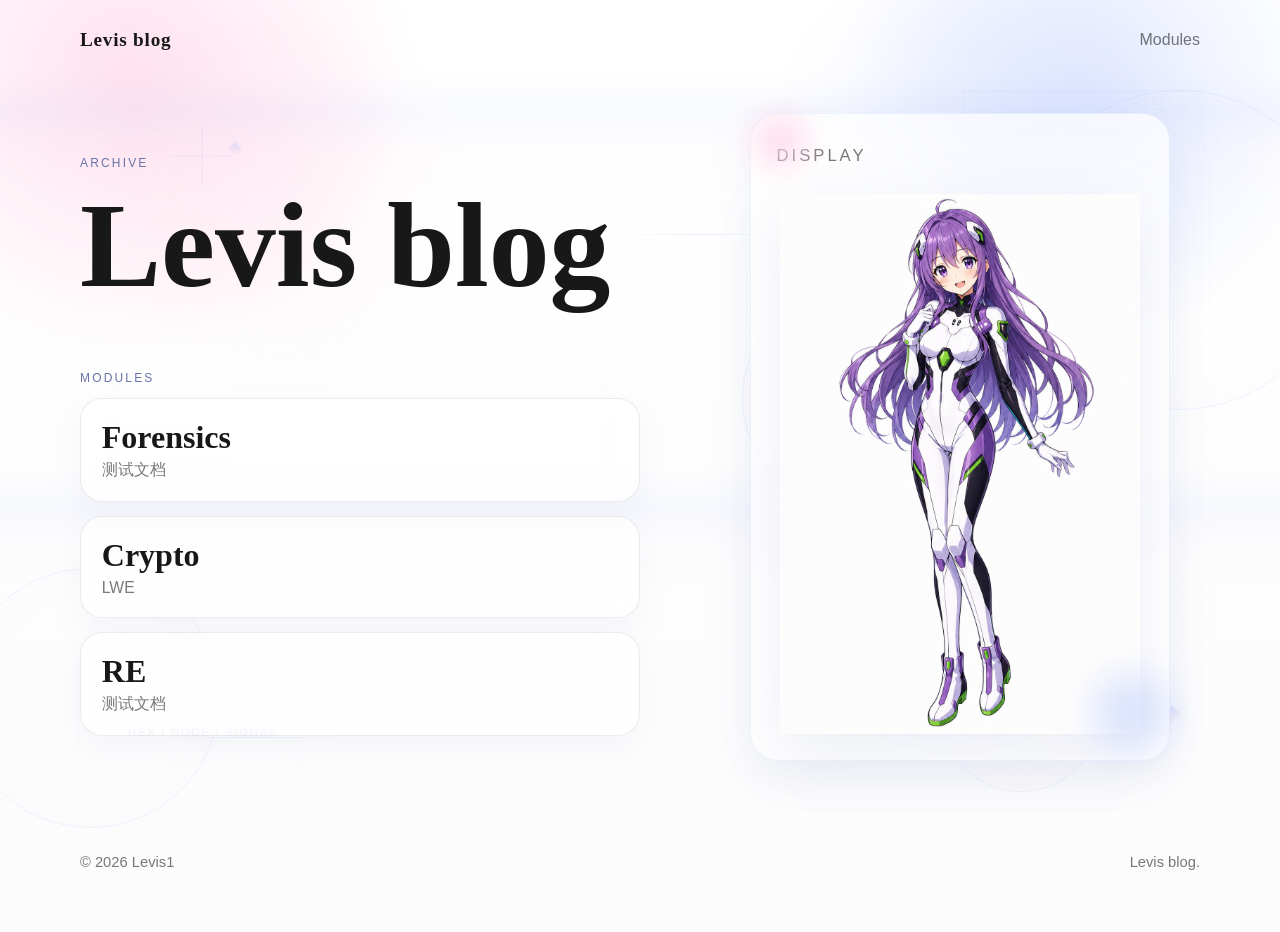
==== commit ce619c8b: "Publish LWE crypto article" ====
--- a/index.html
+++ b/index.html
@@ -4,33 +4,33 @@
   <meta charset="UTF-8">
   <meta name="viewport" content="width=device-width, initial-scale=1.0">
   <title>Levis blog</title>
-  <meta name="description" content="Levis blog，按 Forensics、Crypto、RE 分类整理文章与记录。">
+  <meta name="description" content="Levis1 的文章站，按 Forensics、Crypto、RE 分类整理。">
   <meta name="robots" content="index, follow">
   <meta name="author" content="Levis1">
   <meta name="theme-color" content="#fcfcfd">
   <meta property="og:type" content="website">
   <meta property="og:title" content="Levis blog">
-  <meta property="og:description" content="Levis blog，按 Forensics、Crypto、RE 分类整理文章与记录。">
+  <meta property="og:description" content="Levis1 的文章站，按 Forensics、Crypto、RE 分类整理。">
   <meta property="og:locale" content="zh_CN">
   <meta property="og:site_name" content="Levis blog">
   <meta property="og:url" content="https://koe662.github.io/blog/">
   <meta property="og:image" content="https://koe662.github.io/blog/assets/og-cover.svg">
   <meta name="twitter:card" content="summary_large_image">
   <meta name="twitter:title" content="Levis blog">
-  <meta name="twitter:description" content="Levis blog，按 Forensics、Crypto、RE 分类整理文章与记录。">
+  <meta name="twitter:description" content="Levis1 的文章站，按 Forensics、Crypto、RE 分类整理。">
   <meta name="twitter:image" content="https://koe662.github.io/blog/assets/og-cover.svg">
   <link rel="canonical" href="https://koe662.github.io/blog/">
   <link rel="alternate" type="application/rss+xml" title="Levis1 RSS" href="feed.xml">
   <link rel="manifest" href="site.webmanifest">
   <link rel="icon" type="image/svg+xml" href="assets/favicon.svg">
-  <link rel="stylesheet" href="styles.css?v=20260512-1600">
+  <link rel="stylesheet" href="styles.css?v=20260512-1705">
   <script type="application/ld+json">
     {
       "@context": "https://schema.org",
       "@type": "Blog",
       "name": "Levis blog",
       "url": "https://koe662.github.io/blog/",
-      "description": "Levis blog，按 Forensics、Crypto、RE 分类整理文章与记录。",
+      "description": "Levis1 的文章站，按 Forensics、Crypto、RE 分类整理。",
       "inLanguage": "zh-CN",
       "publisher": {
         "@type": "Person",
@@ -96,9 +96,9 @@
             </article>
 
             <article class="module-item reveal">
-              <a class="module-link" href="posts/test.html">
+              <a class="module-link" href="posts/lwe.html">
                 <span class="module-name">Crypto</span>
-                <span class="module-desc">测试文档</span>
+                <span class="module-desc">LWE</span>
               </a>
             </article>
 
@@ -132,11 +132,11 @@
     </main>
 
     <footer class="site-footer reveal">
-      <p>© <span id="current-year"></span> Levis1</p>
+      <p>&copy; <span id="current-year"></span> Levis1</p>
       <p>Levis blog.</p>
     </footer>
   </div>
 
-  <script src="script.js?v=20260512-1600"></script>
+  <script src="script.js?v=20260512-1705"></script>
 </body>
 </html>
--- a/styles.css
+++ b/styles.css
@@ -688,6 +688,40 @@
   padding-left: 1.2rem;
 }
 
+.markdown-body pre {
+  overflow-x: auto;
+  padding: 1rem 1.1rem;
+  border: 1px solid rgba(24, 24, 24, 0.08);
+  border-radius: 16px;
+  background: rgba(247, 248, 252, 0.95);
+  box-shadow: inset 0 1px 0 rgba(255, 255, 255, 0.85);
+}
+
+.markdown-body code {
+  font-family: "Cascadia Code", "Consolas", monospace;
+  font-size: 0.94rem;
+}
+
+.markdown-body p code,
+.markdown-body li code {
+  padding: 0.1rem 0.35rem;
+  border-radius: 6px;
+  background: rgba(138, 165, 255, 0.12);
+}
+
+.markdown-body a {
+  color: #566ec8;
+}
+
+.markdown-body strong {
+  color: var(--text);
+}
+
+.markdown-body .MathJax {
+  overflow-x: auto;
+  overflow-y: hidden;
+}
+
 .back-link {
   display: inline-flex;
   margin-bottom: 1rem;
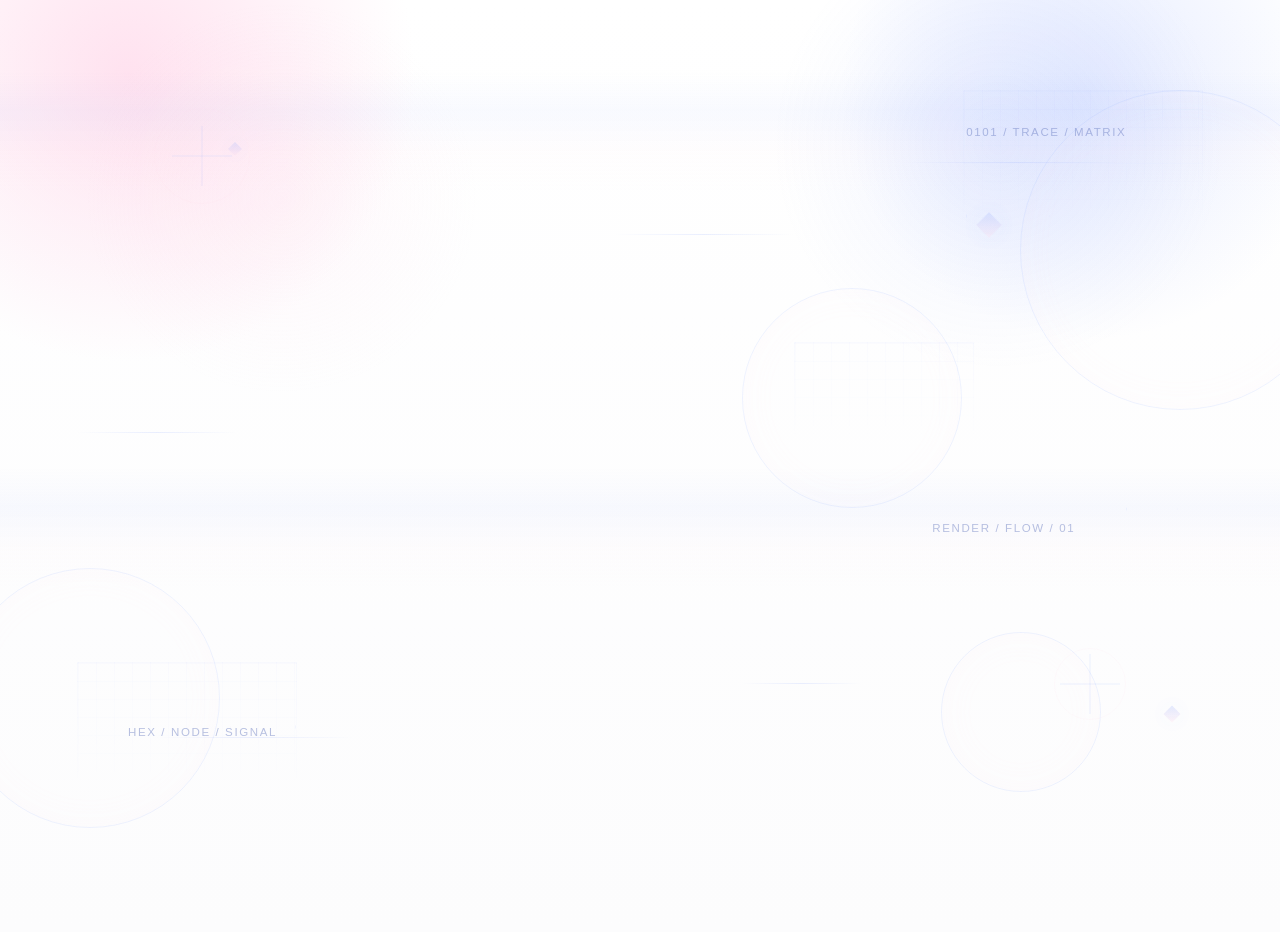
==== commit d64bbc7d: "Fix article visibility without JS" ====
--- a/index.html
+++ b/index.html
@@ -23,7 +23,7 @@
   <link rel="alternate" type="application/rss+xml" title="Levis1 RSS" href="feed.xml">
   <link rel="manifest" href="site.webmanifest">
   <link rel="icon" type="image/svg+xml" href="assets/favicon.svg">
-  <link rel="stylesheet" href="styles.css?v=20260512-1705">
+  <link rel="stylesheet" href="styles.css?v=20260513-0015">
   <script type="application/ld+json">
     {
       "@context": "https://schema.org",
@@ -137,6 +137,6 @@
     </footer>
   </div>
 
-  <script src="script.js?v=20260512-1705"></script>
+  <script src="script.js?v=20260513-0015"></script>
 </body>
 </html>
--- a/styles.css
+++ b/styles.css
@@ -729,16 +729,21 @@
 }
 
 .reveal {
+  opacity: 1;
+  transform: translateY(0);
+}
+
+.reveal.is-visible {
+  opacity: 1;
+  transform: translateY(0);
+}
+
+html.motion-ready .reveal {
   opacity: 0;
   transform: translateY(18px);
   transition:
     opacity 700ms cubic-bezier(0.22, 1, 0.36, 1),
     transform 700ms cubic-bezier(0.22, 1, 0.36, 1);
-}
-
-.reveal.is-visible {
-  opacity: 1;
-  transform: translateY(0);
 }
 
 .parallax,
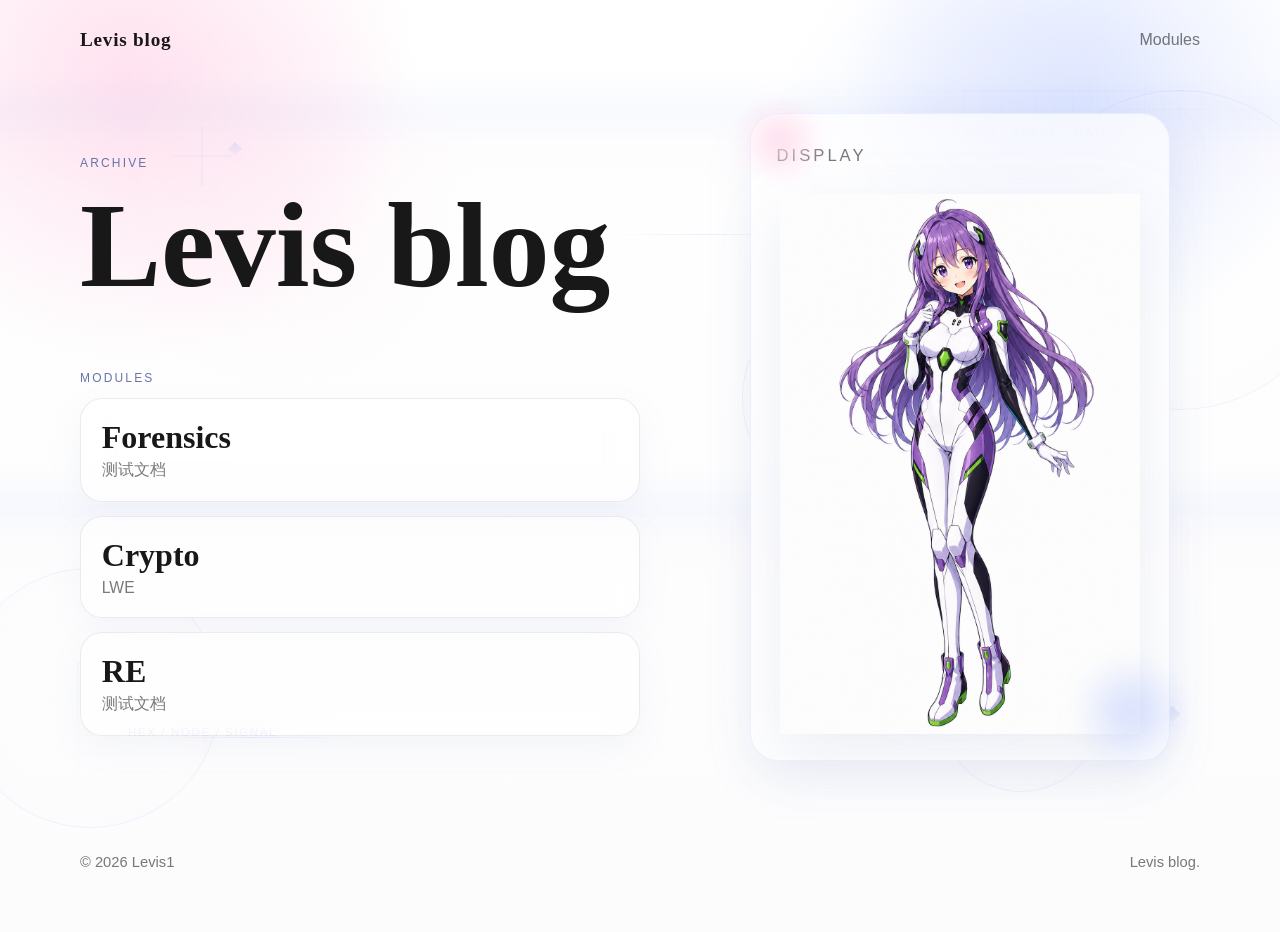
==== commit 4241725f: "Fix reveal flicker on article pages" ====
--- a/index.html
+++ b/index.html
@@ -23,7 +23,7 @@
   <link rel="alternate" type="application/rss+xml" title="Levis1 RSS" href="feed.xml">
   <link rel="manifest" href="site.webmanifest">
   <link rel="icon" type="image/svg+xml" href="assets/favicon.svg">
-  <link rel="stylesheet" href="styles.css?v=20260513-0015">
+  <link rel="stylesheet" href="styles.css?v=20260514-0010">
   <script type="application/ld+json">
     {
       "@context": "https://schema.org",
@@ -137,6 +137,6 @@
     </footer>
   </div>
 
-  <script src="script.js?v=20260513-0015"></script>
+  <script src="script.js?v=20260514-0010"></script>
 </body>
 </html>
--- a/styles.css
+++ b/styles.css
@@ -738,7 +738,7 @@
   transform: translateY(0);
 }
 
-html.motion-ready .reveal {
+html.motion-ready .reveal:not(.is-visible) {
   opacity: 0;
   transform: translateY(18px);
   transition:
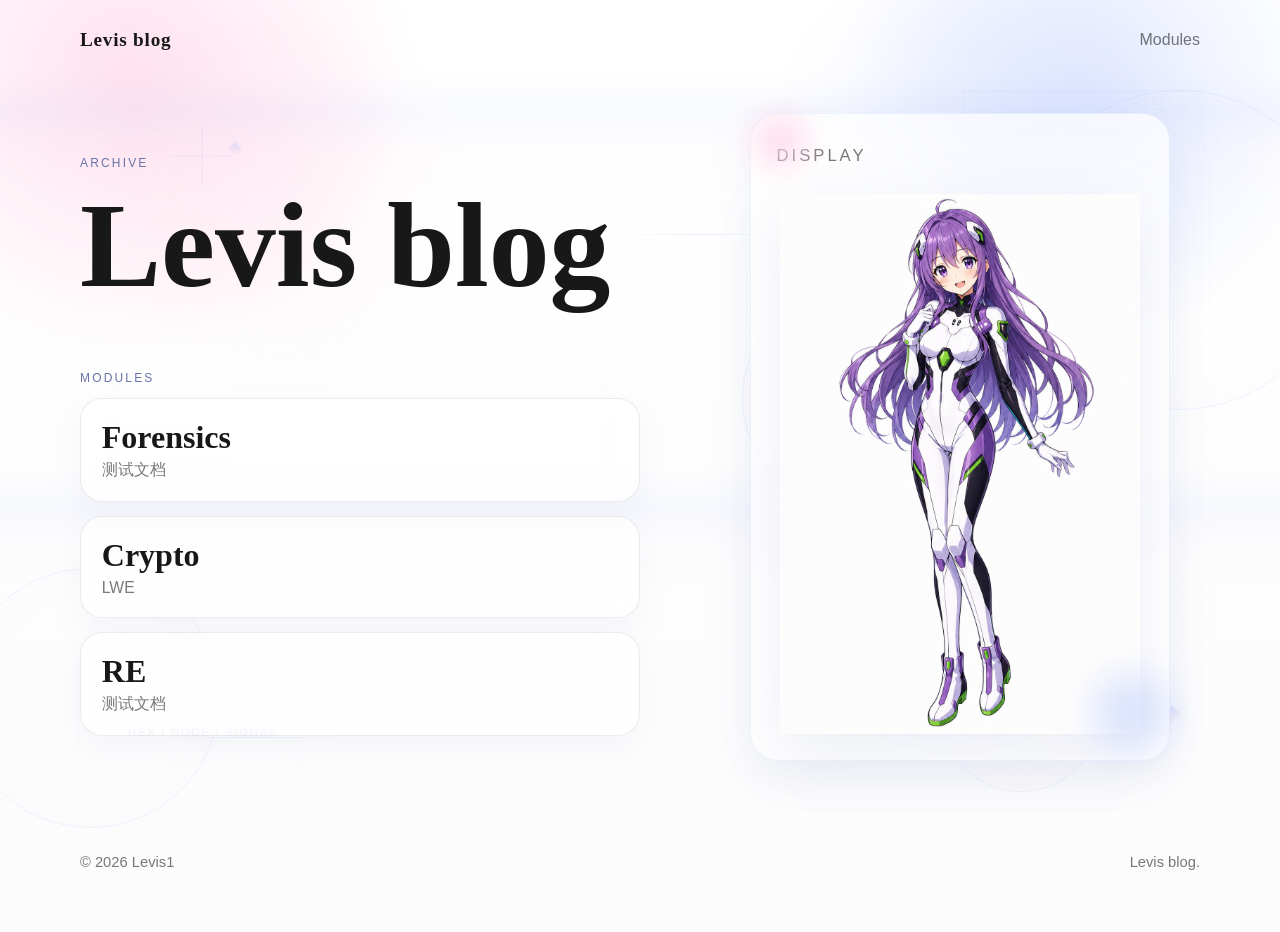
==== commit 6264d910: "Remove reveal animation from article pages" ====
--- a/index.html
+++ b/index.html
@@ -23,7 +23,7 @@
   <link rel="alternate" type="application/rss+xml" title="Levis1 RSS" href="feed.xml">
   <link rel="manifest" href="site.webmanifest">
   <link rel="icon" type="image/svg+xml" href="assets/favicon.svg">
-  <link rel="stylesheet" href="styles.css?v=20260514-0010">
+  <link rel="stylesheet" href="styles.css?v=20260514-0025">
   <script type="application/ld+json">
     {
       "@context": "https://schema.org",
@@ -137,6 +137,6 @@
     </footer>
   </div>
 
-  <script src="script.js?v=20260514-0010"></script>
+  <script src="script.js?v=20260514-0025"></script>
 </body>
 </html>
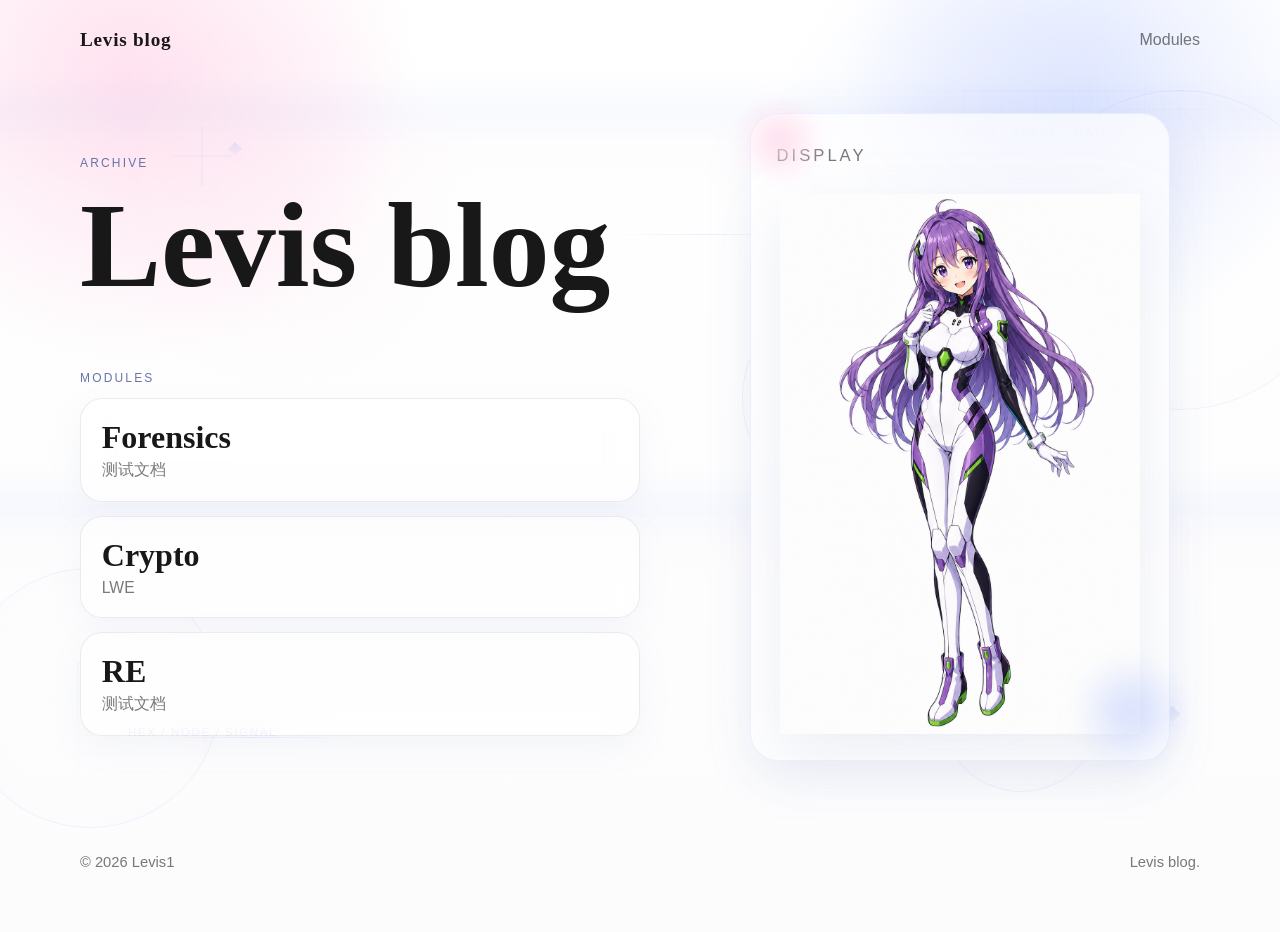
==== commit 5e041329: "Use safe page-enter animation for article pages" ====
--- a/index.html
+++ b/index.html
@@ -23,7 +23,7 @@
   <link rel="alternate" type="application/rss+xml" title="Levis1 RSS" href="feed.xml">
   <link rel="manifest" href="site.webmanifest">
   <link rel="icon" type="image/svg+xml" href="assets/favicon.svg">
-  <link rel="stylesheet" href="styles.css?v=20260514-0025">
+  <link rel="stylesheet" href="styles.css?v=20260514-0040">
   <script type="application/ld+json">
     {
       "@context": "https://schema.org",
@@ -137,6 +137,6 @@
     </footer>
   </div>
 
-  <script src="script.js?v=20260514-0025"></script>
+  <script src="script.js?v=20260514-0040"></script>
 </body>
 </html>
--- a/styles.css
+++ b/styles.css
@@ -746,6 +746,14 @@
     transform 700ms cubic-bezier(0.22, 1, 0.36, 1);
 }
 
+.page-enter {
+  animation: pageEnter 720ms cubic-bezier(0.22, 1, 0.36, 1) both;
+}
+
+.page-enter.page-enter-soft {
+  animation-duration: 880ms;
+}
+
 .parallax,
 .float-reactive {
   will-change: transform;
@@ -758,6 +766,20 @@
 
   100% {
     transform: translate3d(0, -18px, 0) scale(1.02);
+  }
+}
+
+@keyframes pageEnter {
+  0% {
+    opacity: 0;
+    transform: translate3d(0, 22px, 0);
+    filter: blur(5px);
+  }
+
+  100% {
+    opacity: 1;
+    transform: translate3d(0, 0, 0);
+    filter: blur(0);
   }
 }
 
